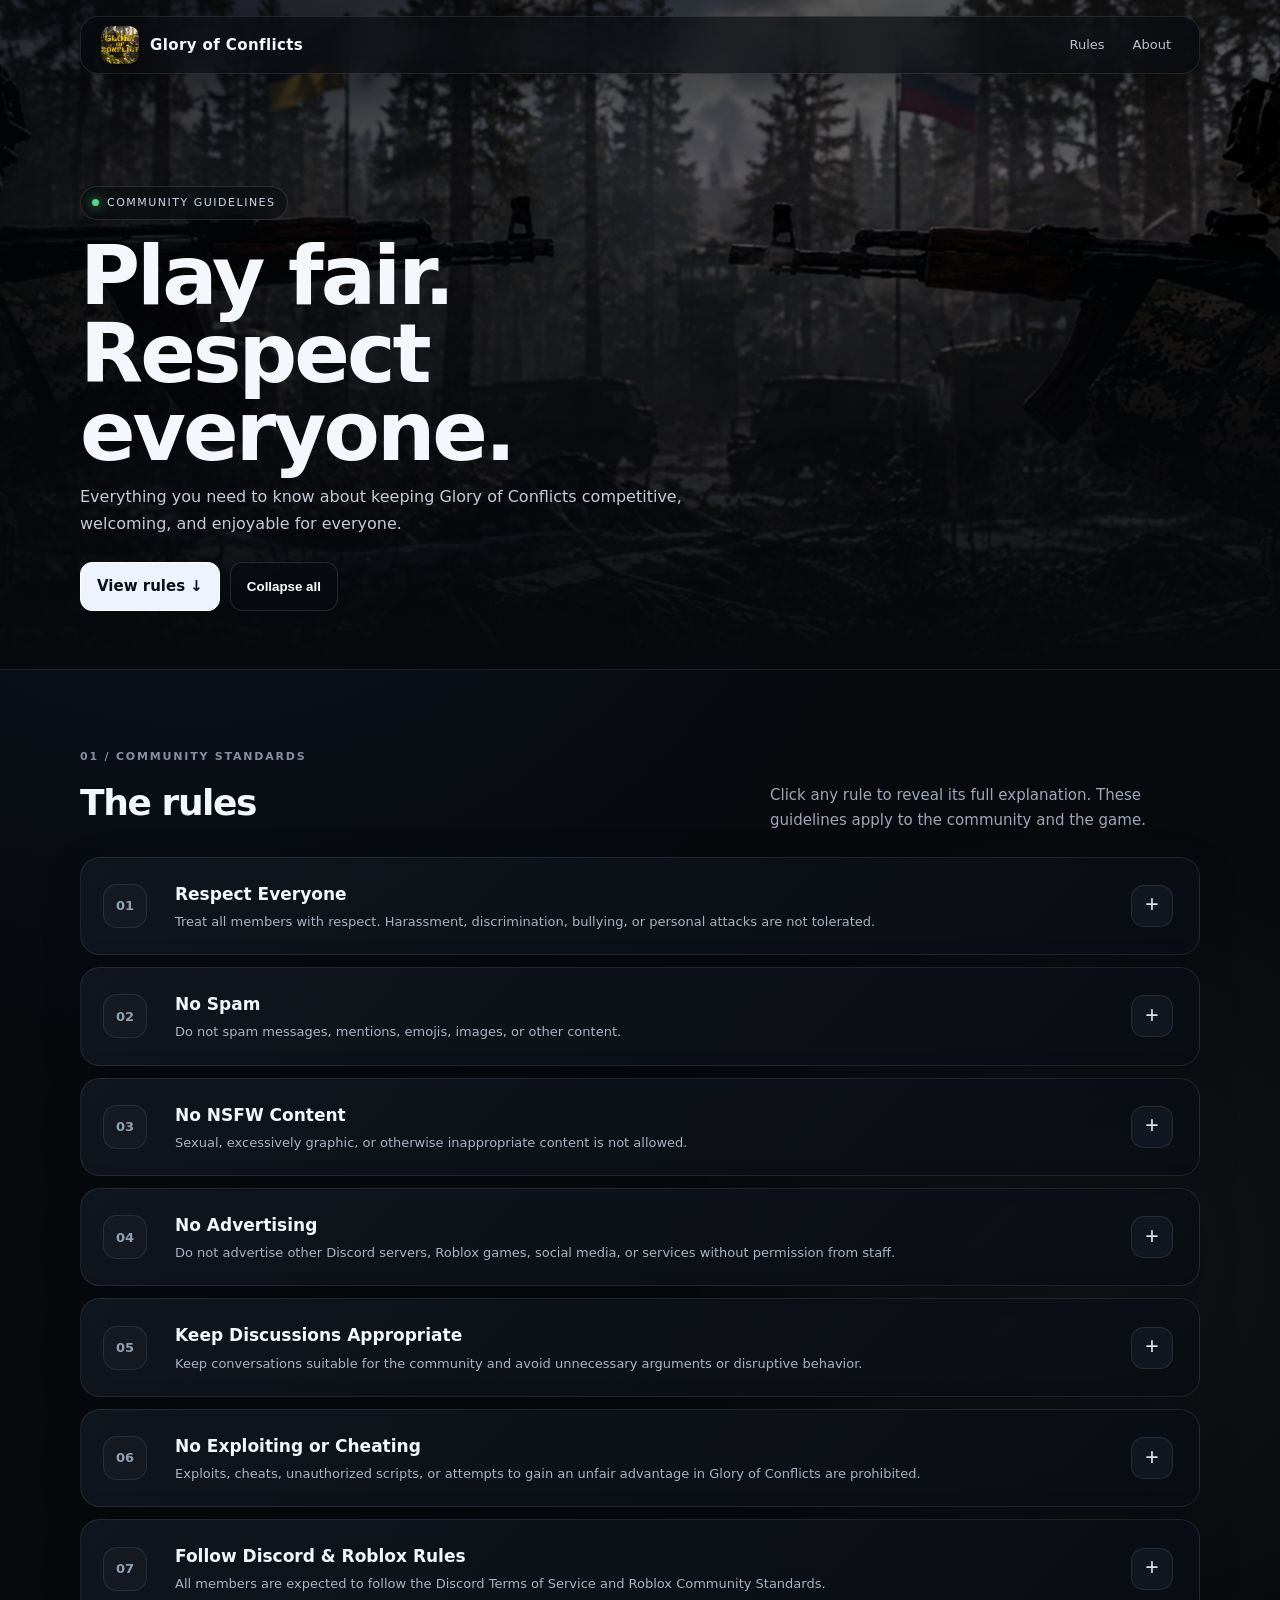
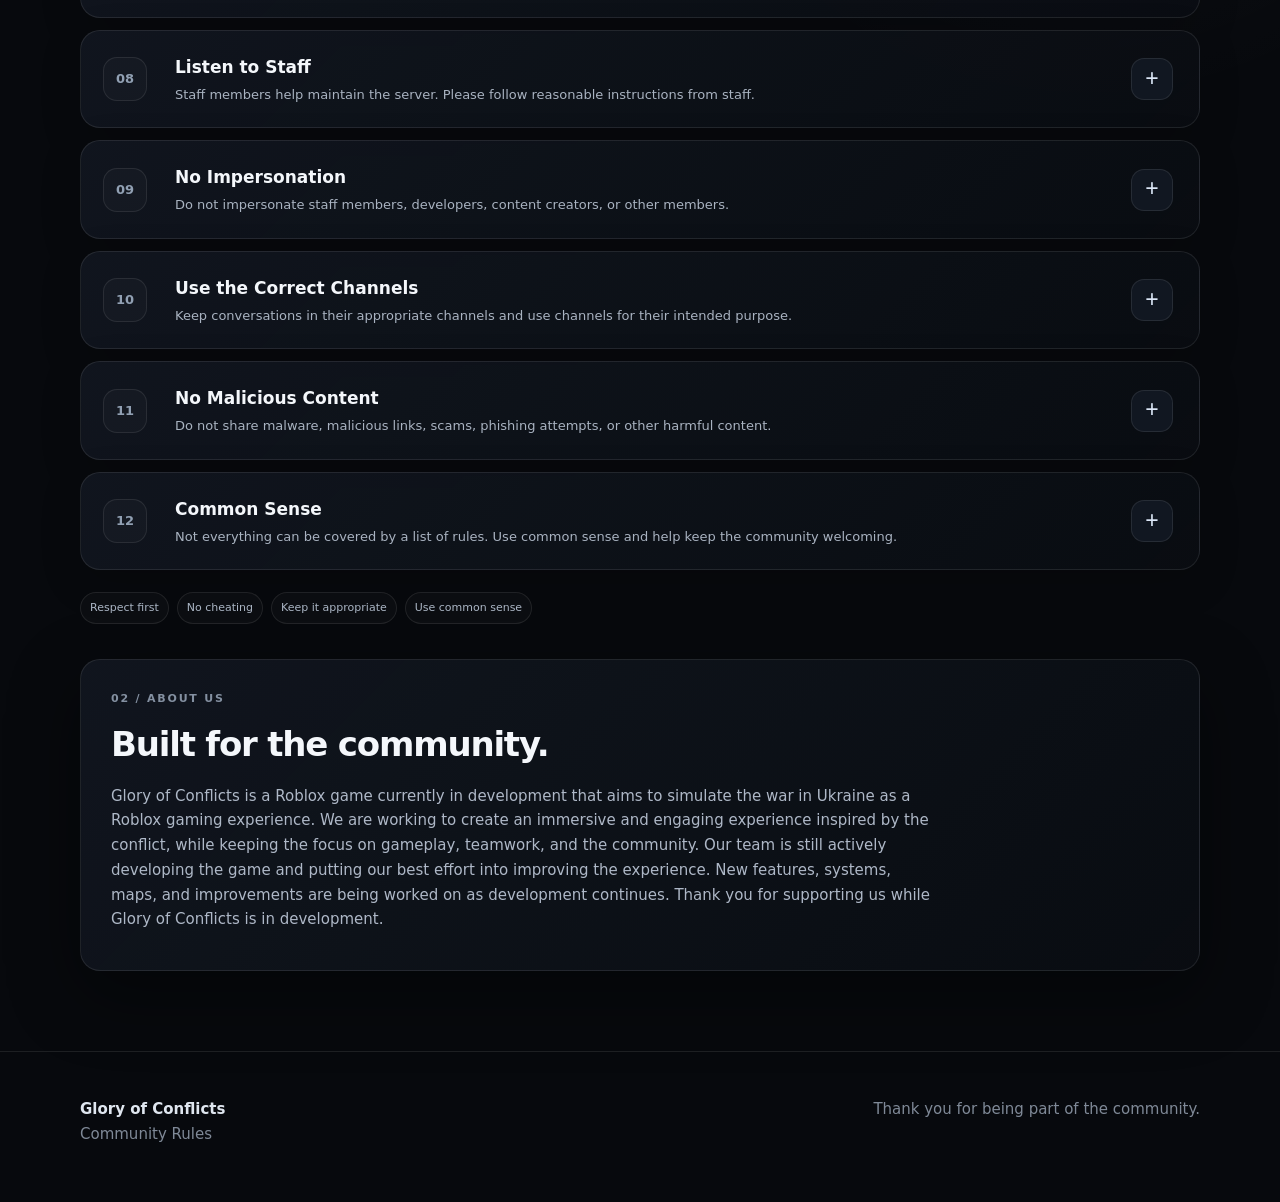
==== index.html @ 01066257 "Add files via upload" ====
<!doctype html>
<html lang="en">
<head>
<meta charset="utf-8">
<meta name="viewport" content="width=device-width,initial-scale=1">
<meta name="theme-color" content="#080b10">
<title>Glory of Conflicts — Community Rules</title>
<style>
:root{
  --bg:#07090d; --panel:rgba(15,19,27,.82); --panel2:#10151e;
  --line:rgba(255,255,255,.09); --text:#f4f7fb; --muted:#9ca8b8;
  --accent:#6ea8ff; --accent2:#9cc2ff; --good:#55d68a;
  --shadow:0 24px 70px rgba(0,0,0,.42); --radius:20px;
}
*{box-sizing:border-box}
html{scroll-behavior:smooth}
body{margin:0;background:
 radial-gradient(circle at 15% 10%,rgba(56,108,190,.13),transparent 28%),
 radial-gradient(circle at 85% 45%,rgba(255,255,255,.045),transparent 24%),
 var(--bg);color:var(--text);font:15px/1.65 Inter,system-ui,-apple-system,Segoe UI,Roboto,Arial,sans-serif;overflow-x:hidden}
body:before{content:"";position:fixed;inset:0;pointer-events:none;opacity:.16;background-image:linear-gradient(rgba(255,255,255,.025) 1px,transparent 1px),linear-gradient(90deg,rgba(255,255,255,.02) 1px,transparent 1px);background-size:42px 42px;mask-image:linear-gradient(to bottom,#000,transparent 85%);z-index:-1}
a{color:inherit;text-decoration:none}
.progress{position:fixed;top:0;left:0;height:3px;width:0;background:linear-gradient(90deg,var(--accent),#fff);z-index:1000;box-shadow:0 0 18px rgba(110,168,255,.8)}
.nav{position:fixed;top:16px;left:50%;transform:translateX(-50%);width:min(1120px,calc(100% - 28px));height:58px;display:flex;align-items:center;justify-content:space-between;padding:0 16px 0 20px;background:rgba(8,11,16,.68);border:1px solid rgba(255,255,255,.1);backdrop-filter:blur(18px);border-radius:18px;z-index:100;box-shadow:0 16px 45px rgba(0,0,0,.3)}
.brand{display:flex;align-items:center;gap:11px;font-weight:800;letter-spacing:.4px}.brand-mark{width:32px;height:32px;border-radius:10px;display:grid;place-items:center;background:linear-gradient(135deg,#dbe9ff,#5d91dc);color:#07101d;font-size:14px;box-shadow:0 5px 20px rgba(110,168,255,.25)}
.navlinks{display:flex;gap:4px}.navlinks a{padding:9px 12px;color:#b8c2d0;border-radius:10px;font-size:13px}.navlinks a:hover{background:rgba(255,255,255,.06);color:#fff}
.hero{position:relative;height:min(670px,82vh);min-height:560px;display:flex;align-items:flex-end;overflow:hidden;border-bottom:1px solid var(--line)}
.hero-bg{position:absolute;inset:-3%;background:url("rules-header.png") center/cover no-repeat;transform:scale(1.035);filter:saturate(.86) contrast(1.06);will-change:transform}
.hero:after{content:"";position:absolute;inset:0;background:linear-gradient(180deg,rgba(3,5,8,.28),rgba(3,5,8,.15) 30%,rgba(7,9,13,.74) 72%,var(--bg) 100%),linear-gradient(90deg,rgba(4,6,9,.5),transparent 55%);pointer-events:none}
.hero-content{position:relative;z-index:2;width:min(1120px,calc(100% - 40px));margin:0 auto 58px}
.kicker{display:inline-flex;gap:8px;align-items:center;padding:7px 11px;border:1px solid rgba(255,255,255,.13);border-radius:999px;background:rgba(6,9,13,.45);backdrop-filter:blur(10px);font-size:11px;text-transform:uppercase;letter-spacing:1.5px;color:#cdd7e5}
.dot{width:7px;height:7px;background:var(--good);border-radius:50%;box-shadow:0 0 12px var(--good)}
h1{font-size:clamp(42px,7vw,82px);line-height:.95;letter-spacing:-3px;margin:17px 0 14px;max-width:780px}
.hero p{margin:0;max-width:650px;color:#c4ccd7;font-size:16px}
.actions{display:flex;gap:10px;margin-top:25px;flex-wrap:wrap}.btn{border:1px solid rgba(255,255,255,.12);background:rgba(9,13,19,.66);color:#fff;padding:11px 16px;border-radius:12px;cursor:pointer;font-weight:700;backdrop-filter:blur(10px);transition:.2s}.btn:hover{transform:translateY(-2px);background:rgba(255,255,255,.09)}.btn.primary{background:#edf4ff;color:#0a1018;border-color:#fff}.btn.primary:hover{box-shadow:0 10px 30px rgba(255,255,255,.14)}
.container{width:min(1120px,calc(100% - 40px));margin:auto}
.section-head{display:flex;justify-content:space-between;gap:20px;align-items:end;padding:78px 0 24px}.eyebrow{font-size:11px;text-transform:uppercase;letter-spacing:1.8px;color:#8490a1;font-weight:800}.section-head h2{margin:7px 0 0;font-size:36px;letter-spacing:-1.4px}.section-head p{margin:0;color:var(--muted);max-width:430px}
.rules{display:grid;gap:12px}
.rule{position:relative;background:linear-gradient(135deg,rgba(18,23,32,.9),rgba(10,13,19,.86));border:1px solid var(--line);border-radius:var(--radius);overflow:hidden;box-shadow:0 12px 40px rgba(0,0,0,.17);transition:.3s}
.rule:hover{border-color:rgba(110,168,255,.25);transform:translateY(-2px)}
.rule.open{border-color:rgba(110,168,255,.4);box-shadow:0 22px 65px rgba(0,0,0,.3)}
.rule-top{display:grid;grid-template-columns:56px 1fr 46px;align-items:center;gap:16px;padding:22px 22px;cursor:pointer}
.num{width:44px;height:44px;border-radius:14px;display:grid;place-items:center;border:1px solid var(--line);color:#91a0b3;font-weight:800;font-size:13px;background:rgba(255,255,255,.025)}
.rule-title{font-size:17px;font-weight:800}.rule-main{margin-top:3px;color:#a9b3c1;font-size:13px}
.toggle{width:42px;height:42px;border-radius:13px;border:1px solid var(--line);background:#111721;color:#dce7f7;font-size:23px;display:grid;place-items:center;transition:.25s;cursor:pointer}.toggle span{display:block;transform:translateY(-1px);transition:.25s}.rule.open .toggle{background:#e9f2ff;color:#0b111a}.rule.open .toggle span{transform:rotate(45deg) translateY(-1px)}
.extra{display:grid;grid-template-rows:0fr;transition:grid-template-rows .38s ease}.extra-inner{overflow:hidden}.extra-content{margin:0 22px 22px 94px;padding:18px 20px;border-left:2px solid rgba(110,168,255,.45);background:rgba(110,168,255,.035);border-radius:0 14px 14px 0;color:#b9c4d2;font-size:14px}.rule.open .extra{grid-template-rows:1fr}
.meta{display:flex;gap:8px;flex-wrap:wrap;margin-top:22px}.pill{font-size:11px;color:#aeb9c8;border:1px solid var(--line);padding:6px 9px;border-radius:999px;background:rgba(255,255,255,.025)}

.brand-logo{width:38px;height:38px;object-fit:cover;border-radius:10px;display:block;box-shadow:0 5px 20px rgba(0,0,0,.3)}
.about-card{margin-top:35px;padding:30px;border:1px solid var(--line);border-radius:var(--radius);background:linear-gradient(135deg,rgba(18,23,32,.9),rgba(10,13,19,.86));box-shadow:var(--shadow)}
.about-card h2{margin:7px 0 12px;font-size:34px;letter-spacing:-1.2px}
.about-card p{max-width:820px;color:#aeb8c7;margin:8px 0}
.footer{margin-top:80px;padding:45px 0 55px;border-top:1px solid var(--line);color:#7f8997}.footer-inner{display:flex;justify-content:space-between;gap:20px;flex-wrap:wrap}.footer strong{color:#dfe6ef}
.toast{position:fixed;left:50%;bottom:26px;transform:translate(-50%,20px);opacity:0;pointer-events:none;z-index:300;padding:11px 15px;border:1px solid rgba(255,255,255,.12);background:rgba(10,14,20,.86);backdrop-filter:blur(15px);border-radius:12px;color:#eef4fb;box-shadow:0 14px 45px rgba(0,0,0,.35);transition:.25s;font-size:13px}.toast.show{opacity:1;transform:translate(-50%,0)}
.reveal{opacity:0;transform:translateY(22px);transition:opacity .65s ease,transform .65s ease}.reveal.visible{opacity:1;transform:none}
@media(max-width:700px){
 .brand-logo{width:34px;height:34px}
 .nav{top:9px}.navlinks{display:none}.hero{min-height:620px;height:78vh}.hero-content{margin-bottom:42px;width:min(100% - 28px,1120px)}
 h1{letter-spacing:-2px}.container{width:min(100% - 28px,1120px)}.section-head{display:block;padding-top:55px}.section-head p{margin-top:10px}
 .rule-top{grid-template-columns:45px 1fr 42px;padding:17px}.num{width:40px;height:40px}.extra-content{margin:0 17px 17px 75px}
}
@media(prefers-reduced-motion:reduce){*,*:before,*:after{scroll-behavior:auto!important;transition:none!important;animation:none!important}}
</style>
</head>
<body>
<div class="progress" id="progress"></div>
<nav class="nav">
  <a class="brand" href="#"><img class="brand-logo" src="logo.png" alt="Glory of Conflicts logo"><span>Glory of Conflicts</span></a>
  <div class="navlinks"><a href="#rules">Rules</a><a href="#about">About</a></div>
</nav>

<header class="hero" id="top">
  <div class="hero-bg" id="heroBg"></div>
  <div class="hero-content">
    <div class="kicker"><span class="dot"></span> Community guidelines</div>
    <h1>Play fair.<br>Respect everyone.</h1>
    <p>Everything you need to know about keeping Glory of Conflicts competitive, welcoming, and enjoyable for everyone.</p>
    <div class="actions">
      <a class="btn primary" href="#rules">View rules ↓</a>
      <button class="btn" id="collapseAll">Collapse all</button>
    </div>
  </div>
</header>

<main class="container" id="rules">
  <div class="section-head reveal">
    <div><div class="eyebrow">01 / Community standards</div><h2>The rules</h2></div>
    <p>Click any rule to reveal its full explanation. These guidelines apply to the community and the game.</p>
  </div>
  <div class="rules" id="rulesList"></div>
  <div class="meta reveal"><span class="pill">Respect first</span><span class="pill">No cheating</span><span class="pill">Keep it appropriate</span><span class="pill">Use common sense</span></div>
  <section class="about-card reveal" id="about">
    <div>
      <div class="eyebrow">02 / About Us</div>
      <h2>Built for the community.</h2>
      <p>Glory of Conflicts is a Roblox game currently in development that aims to simulate the war in Ukraine as a Roblox gaming experience. We are working to create an immersive and engaging experience inspired by the conflict, while keeping the focus on gameplay, teamwork, and the community.

Our team is still actively developing the game and putting our best effort into improving the experience. New features, systems, maps, and improvements are being worked on as development continues. Thank you for supporting us while Glory of Conflicts is in development.</p>
      <p></p>
    </div>
  </section>
</main>

<footer class="footer">
 <div class="container footer-inner">
  <div><strong>Glory of Conflicts</strong><br>Community Rules</div>
  <div>Thank you for being part of the community.</div>
 </div>
</footer>
<div class="toast" id="toast">Rule expanded</div>

<script>
const rules=[
["Respect Everyone","Treat all members with respect. Harassment, discrimination, bullying, or personal attacks are not tolerated.","Debates and disagreements are fine when they remain respectful. Do not target people personally or attempt to provoke them."],
["No Spam","Do not spam messages, mentions, emojis, images, or other content.","Avoid repeated messages, excessive pings, reaction spam, or anything designed to disrupt a channel."],
["No NSFW Content","Sexual, excessively graphic, or otherwise inappropriate content is not allowed.","Keep content suitable for the community and its members. Staff may remove content that crosses this standard."],
["No Advertising","Do not advertise other Discord servers, Roblox games, social media, or services without permission from staff.","Unapproved promotional links, invite links, or repeated self-promotion may be removed."],
["Keep Discussions Appropriate","Keep conversations suitable for the community and avoid unnecessary arguments or disruptive behavior.","Use the correct channel for the topic and step away from arguments instead of escalating them."],
["No Exploiting or Cheating","Exploits, cheats, unauthorized scripts, or attempts to gain an unfair advantage in Glory of Conflicts are prohibited.","Report vulnerabilities to staff instead of abusing them. Using an exploit does not become acceptable because other players use it."],
["Follow Discord & Roblox Rules","All members are expected to follow the Discord Terms of Service and Roblox Community Standards.","Platform rules still apply even when something is not specifically listed on this page."],
["Listen to Staff","Staff members help maintain the server. Please follow reasonable instructions from staff.","If you disagree with a moderation decision, use the appropriate support channel rather than disrupting public channels."],
["No Impersonation","Do not impersonate staff members, developers, content creators, or other members.","Do not use names, profiles, or messages intended to make others believe you are another person."],
["Use the Correct Channels","Keep conversations in their appropriate channels and use channels for their intended purpose.","Off-topic or misplaced content may be moved or removed so channels remain useful."],
["No Malicious Content","Do not share malware, malicious links, scams, phishing attempts, or other harmful content.","Suspicious files, credential-stealing links, and deceptive messages are not permitted."],
["Common Sense","Not everything can be covered by a list of rules. Use common sense and help keep the community welcoming.","If something clearly creates harm, disruption, or an unsafe environment, staff may take action even if there is no exact matching sentence above."]
];
const list=document.getElementById("rulesList");
rules.forEach((r,i)=>{
 const el=document.createElement("article"); el.className="rule reveal";
 el.innerHTML=`<div class="rule-top" tabindex="0" role="button" aria-expanded="false">
 <div class="num">${String(i+1).padStart(2,"0")}</div>
 <div><div class="rule-title">${r[0]}</div><div class="rule-main">${r[1]}</div></div>
 <button class="toggle" aria-label="Toggle rule"><span>+</span></button>
 </div>
 <div class="extra"><div class="extra-inner"><div class="extra-content">${r[2]}</div></div></div>`;
 list.appendChild(el);
});
const toast=document.getElementById("toast");
function notify(msg){
 toast.textContent=msg; toast.classList.add("show");
 clearTimeout(window.tt); window.tt=setTimeout(()=>toast.classList.remove("show"),1400);
}
function setOpen(rule,open){
 rule.classList.toggle("open",open);
 rule.querySelector(".rule-top").setAttribute("aria-expanded",String(open));
}
document.querySelectorAll(".rule").forEach(rule=>{
 const top=rule.querySelector(".rule-top");
 const toggle=rule.querySelector(".toggle");
 function go(){const open=!rule.classList.contains("open");document.querySelectorAll(".rule.open").forEach(x=>{if(x!==rule)setOpen(x,false)});setOpen(rule,open);notify(open?"Rule expanded":"Rule collapsed")}
 top.addEventListener("click",e=>{if(e.target.closest(".toggle"))return;go()});
 toggle.addEventListener("click",e=>{e.stopPropagation();go()});
 top.addEventListener("keydown",e=>{if(e.key==="Enter"||e.key===" "){e.preventDefault();go()}});
});
document.getElementById("collapseAll").onclick=()=>{document.querySelectorAll(".rule").forEach(r=>setOpen(r,false));notify("All rules collapsed")};

const progress=document.getElementById("progress");
window.addEventListener("scroll",()=>{
 const max=document.documentElement.scrollHeight-innerHeight;
 progress.style.width=(max>0?(scrollY/max)*100:0)+"%";
});
const heroBg=document.getElementById("heroBg");
window.addEventListener("pointermove",e=>{
 if(matchMedia("(prefers-reduced-motion: reduce)").matches)return;
 const x=(e.clientX/innerWidth-.5)*8, y=(e.clientY/innerHeight-.5)*5;
 heroBg.style.transform=`scale(1.055) translate(${x}px,${y}px)`;
});
const io=new IntersectionObserver(es=>es.forEach(e=>{if(e.isIntersecting)e.target.classList.add("visible")}),{threshold:.08});
document.querySelectorAll(".reveal").forEach(e=>io.observe(e));
</script>
</body>
</html>
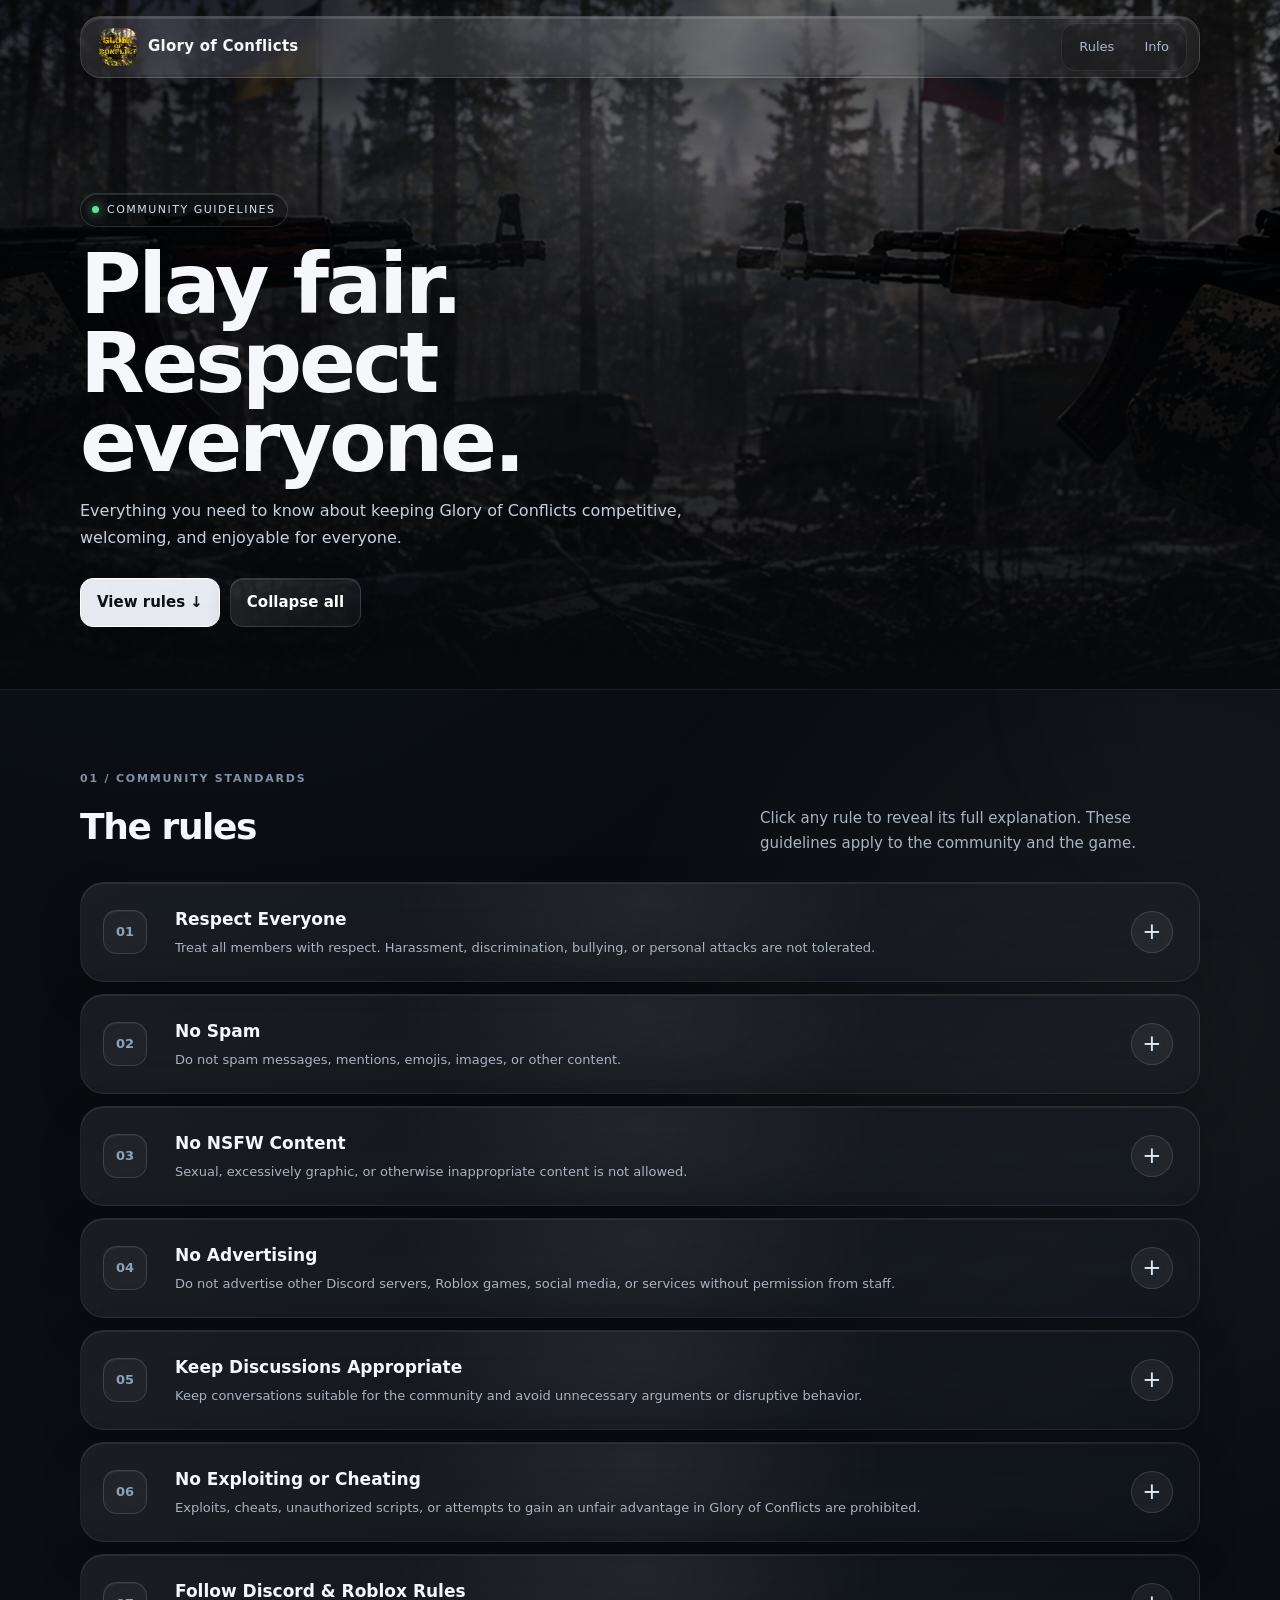
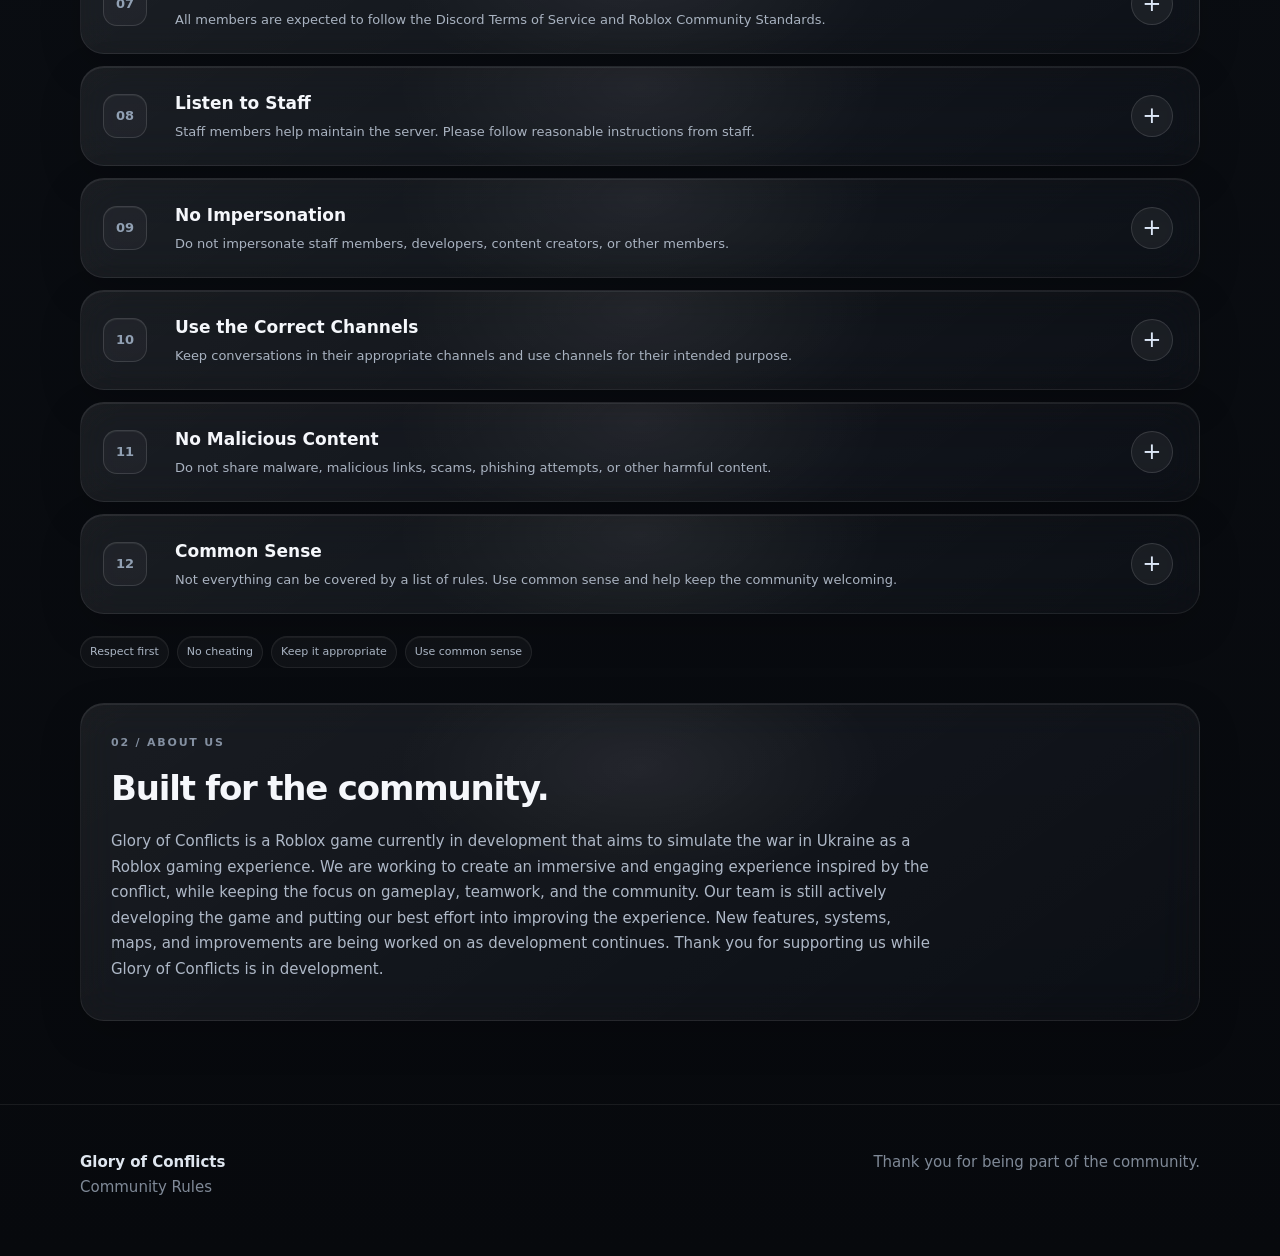
==== commit cc64b466: "Add files via upload" ====
--- a/index.html
+++ b/index.html
@@ -5,72 +5,18 @@
 <meta name="viewport" content="width=device-width,initial-scale=1">
 <meta name="theme-color" content="#080b10">
 <title>Glory of Conflicts — Community Rules</title>
-<style>
-:root{
-  --bg:#07090d; --panel:rgba(15,19,27,.82); --panel2:#10151e;
-  --line:rgba(255,255,255,.09); --text:#f4f7fb; --muted:#9ca8b8;
-  --accent:#6ea8ff; --accent2:#9cc2ff; --good:#55d68a;
-  --shadow:0 24px 70px rgba(0,0,0,.42); --radius:20px;
-}
-*{box-sizing:border-box}
-html{scroll-behavior:smooth}
-body{margin:0;background:
- radial-gradient(circle at 15% 10%,rgba(56,108,190,.13),transparent 28%),
- radial-gradient(circle at 85% 45%,rgba(255,255,255,.045),transparent 24%),
- var(--bg);color:var(--text);font:15px/1.65 Inter,system-ui,-apple-system,Segoe UI,Roboto,Arial,sans-serif;overflow-x:hidden}
-body:before{content:"";position:fixed;inset:0;pointer-events:none;opacity:.16;background-image:linear-gradient(rgba(255,255,255,.025) 1px,transparent 1px),linear-gradient(90deg,rgba(255,255,255,.02) 1px,transparent 1px);background-size:42px 42px;mask-image:linear-gradient(to bottom,#000,transparent 85%);z-index:-1}
-a{color:inherit;text-decoration:none}
-.progress{position:fixed;top:0;left:0;height:3px;width:0;background:linear-gradient(90deg,var(--accent),#fff);z-index:1000;box-shadow:0 0 18px rgba(110,168,255,.8)}
-.nav{position:fixed;top:16px;left:50%;transform:translateX(-50%);width:min(1120px,calc(100% - 28px));height:58px;display:flex;align-items:center;justify-content:space-between;padding:0 16px 0 20px;background:rgba(8,11,16,.68);border:1px solid rgba(255,255,255,.1);backdrop-filter:blur(18px);border-radius:18px;z-index:100;box-shadow:0 16px 45px rgba(0,0,0,.3)}
-.brand{display:flex;align-items:center;gap:11px;font-weight:800;letter-spacing:.4px}.brand-mark{width:32px;height:32px;border-radius:10px;display:grid;place-items:center;background:linear-gradient(135deg,#dbe9ff,#5d91dc);color:#07101d;font-size:14px;box-shadow:0 5px 20px rgba(110,168,255,.25)}
-.navlinks{display:flex;gap:4px}.navlinks a{padding:9px 12px;color:#b8c2d0;border-radius:10px;font-size:13px}.navlinks a:hover{background:rgba(255,255,255,.06);color:#fff}
-.hero{position:relative;height:min(670px,82vh);min-height:560px;display:flex;align-items:flex-end;overflow:hidden;border-bottom:1px solid var(--line)}
-.hero-bg{position:absolute;inset:-3%;background:url("rules-header.png") center/cover no-repeat;transform:scale(1.035);filter:saturate(.86) contrast(1.06);will-change:transform}
-.hero:after{content:"";position:absolute;inset:0;background:linear-gradient(180deg,rgba(3,5,8,.28),rgba(3,5,8,.15) 30%,rgba(7,9,13,.74) 72%,var(--bg) 100%),linear-gradient(90deg,rgba(4,6,9,.5),transparent 55%);pointer-events:none}
-.hero-content{position:relative;z-index:2;width:min(1120px,calc(100% - 40px));margin:0 auto 58px}
-.kicker{display:inline-flex;gap:8px;align-items:center;padding:7px 11px;border:1px solid rgba(255,255,255,.13);border-radius:999px;background:rgba(6,9,13,.45);backdrop-filter:blur(10px);font-size:11px;text-transform:uppercase;letter-spacing:1.5px;color:#cdd7e5}
-.dot{width:7px;height:7px;background:var(--good);border-radius:50%;box-shadow:0 0 12px var(--good)}
-h1{font-size:clamp(42px,7vw,82px);line-height:.95;letter-spacing:-3px;margin:17px 0 14px;max-width:780px}
-.hero p{margin:0;max-width:650px;color:#c4ccd7;font-size:16px}
-.actions{display:flex;gap:10px;margin-top:25px;flex-wrap:wrap}.btn{border:1px solid rgba(255,255,255,.12);background:rgba(9,13,19,.66);color:#fff;padding:11px 16px;border-radius:12px;cursor:pointer;font-weight:700;backdrop-filter:blur(10px);transition:.2s}.btn:hover{transform:translateY(-2px);background:rgba(255,255,255,.09)}.btn.primary{background:#edf4ff;color:#0a1018;border-color:#fff}.btn.primary:hover{box-shadow:0 10px 30px rgba(255,255,255,.14)}
-.container{width:min(1120px,calc(100% - 40px));margin:auto}
-.section-head{display:flex;justify-content:space-between;gap:20px;align-items:end;padding:78px 0 24px}.eyebrow{font-size:11px;text-transform:uppercase;letter-spacing:1.8px;color:#8490a1;font-weight:800}.section-head h2{margin:7px 0 0;font-size:36px;letter-spacing:-1.4px}.section-head p{margin:0;color:var(--muted);max-width:430px}
-.rules{display:grid;gap:12px}
-.rule{position:relative;background:linear-gradient(135deg,rgba(18,23,32,.9),rgba(10,13,19,.86));border:1px solid var(--line);border-radius:var(--radius);overflow:hidden;box-shadow:0 12px 40px rgba(0,0,0,.17);transition:.3s}
-.rule:hover{border-color:rgba(110,168,255,.25);transform:translateY(-2px)}
-.rule.open{border-color:rgba(110,168,255,.4);box-shadow:0 22px 65px rgba(0,0,0,.3)}
-.rule-top{display:grid;grid-template-columns:56px 1fr 46px;align-items:center;gap:16px;padding:22px 22px;cursor:pointer}
-.num{width:44px;height:44px;border-radius:14px;display:grid;place-items:center;border:1px solid var(--line);color:#91a0b3;font-weight:800;font-size:13px;background:rgba(255,255,255,.025)}
-.rule-title{font-size:17px;font-weight:800}.rule-main{margin-top:3px;color:#a9b3c1;font-size:13px}
-.toggle{width:42px;height:42px;border-radius:13px;border:1px solid var(--line);background:#111721;color:#dce7f7;font-size:23px;display:grid;place-items:center;transition:.25s;cursor:pointer}.toggle span{display:block;transform:translateY(-1px);transition:.25s}.rule.open .toggle{background:#e9f2ff;color:#0b111a}.rule.open .toggle span{transform:rotate(45deg) translateY(-1px)}
-.extra{display:grid;grid-template-rows:0fr;transition:grid-template-rows .38s ease}.extra-inner{overflow:hidden}.extra-content{margin:0 22px 22px 94px;padding:18px 20px;border-left:2px solid rgba(110,168,255,.45);background:rgba(110,168,255,.035);border-radius:0 14px 14px 0;color:#b9c4d2;font-size:14px}.rule.open .extra{grid-template-rows:1fr}
-.meta{display:flex;gap:8px;flex-wrap:wrap;margin-top:22px}.pill{font-size:11px;color:#aeb9c8;border:1px solid var(--line);padding:6px 9px;border-radius:999px;background:rgba(255,255,255,.025)}
-
-.brand-logo{width:38px;height:38px;object-fit:cover;border-radius:10px;display:block;box-shadow:0 5px 20px rgba(0,0,0,.3)}
-.about-card{margin-top:35px;padding:30px;border:1px solid var(--line);border-radius:var(--radius);background:linear-gradient(135deg,rgba(18,23,32,.9),rgba(10,13,19,.86));box-shadow:var(--shadow)}
-.about-card h2{margin:7px 0 12px;font-size:34px;letter-spacing:-1.2px}
-.about-card p{max-width:820px;color:#aeb8c7;margin:8px 0}
-.footer{margin-top:80px;padding:45px 0 55px;border-top:1px solid var(--line);color:#7f8997}.footer-inner{display:flex;justify-content:space-between;gap:20px;flex-wrap:wrap}.footer strong{color:#dfe6ef}
-.toast{position:fixed;left:50%;bottom:26px;transform:translate(-50%,20px);opacity:0;pointer-events:none;z-index:300;padding:11px 15px;border:1px solid rgba(255,255,255,.12);background:rgba(10,14,20,.86);backdrop-filter:blur(15px);border-radius:12px;color:#eef4fb;box-shadow:0 14px 45px rgba(0,0,0,.35);transition:.25s;font-size:13px}.toast.show{opacity:1;transform:translate(-50%,0)}
-.reveal{opacity:0;transform:translateY(22px);transition:opacity .65s ease,transform .65s ease}.reveal.visible{opacity:1;transform:none}
-@media(max-width:700px){
- .brand-logo{width:34px;height:34px}
- .nav{top:9px}.navlinks{display:none}.hero{min-height:620px;height:78vh}.hero-content{margin-bottom:42px;width:min(100% - 28px,1120px)}
- h1{letter-spacing:-2px}.container{width:min(100% - 28px,1120px)}.section-head{display:block;padding-top:55px}.section-head p{margin-top:10px}
- .rule-top{grid-template-columns:45px 1fr 42px;padding:17px}.num{width:40px;height:40px}.extra-content{margin:0 17px 17px 75px}
-}
-@media(prefers-reduced-motion:reduce){*,*:before,*:after{scroll-behavior:auto!important;transition:none!important;animation:none!important}}
-</style>
+<link rel="stylesheet" href="site.css">
 </head>
 <body>
+<div class="liquid-noise" aria-hidden="true"></div>
 <div class="progress" id="progress"></div>
 <nav class="nav">
   <a class="brand" href="#"><img class="brand-logo" src="logo.png" alt="Glory of Conflicts logo"><span>Glory of Conflicts</span></a>
-  <div class="navlinks"><a href="#rules">Rules</a><a href="#about">About</a></div>
+  <div class="navlinks"><a href="#rules">Rules</a><a href="info.html">Info</a></div>
 </nav>
 
 <header class="hero" id="top">
-  <div class="hero-bg" id="heroBg"></div>
+  <div class="hero-bg" id="heroBg" style="background-image:url('rules-header.png');"></div>
   <div class="hero-content">
     <div class="kicker"><span class="dot"></span> Community guidelines</div>
     <h1>Play fair.<br>Respect everyone.</h1>
@@ -163,10 +109,31 @@
 window.addEventListener("pointermove",e=>{
  if(matchMedia("(prefers-reduced-motion: reduce)").matches)return;
  const x=(e.clientX/innerWidth-.5)*8, y=(e.clientY/innerHeight-.5)*5;
+ document.documentElement.style.setProperty("--mx",`${e.clientX}px`);
+ document.documentElement.style.setProperty("--my",`${e.clientY}px`);
  heroBg.style.transform=`scale(1.055) translate(${x}px,${y}px)`;
 });
 const io=new IntersectionObserver(es=>es.forEach(e=>{if(e.isIntersecting)e.target.classList.add("visible")}),{threshold:.08});
 document.querySelectorAll(".reveal").forEach(e=>io.observe(e));
 </script>
+
+<script>
+(()=>{
+ if(matchMedia('(prefers-reduced-motion: reduce)').matches)return;
+ const items=document.querySelectorAll('.card,.rule,.about-card');
+ items.forEach(el=>{
+   el.addEventListener('pointermove',e=>{
+     if(innerWidth<760)return;
+     const r=el.getBoundingClientRect();
+     const x=(e.clientX-r.left)/r.width-.5;
+     const y=(e.clientY-r.top)/r.height-.5;
+     el.style.setProperty('--mx',`${e.clientX-r.left}px`);
+     el.style.setProperty('--my',`${e.clientY-r.top}px`);
+     if(!el.classList.contains('open')) el.style.transform=`translateY(-4px) perspective(900px) rotateX(${(-y*1.8).toFixed(2)}deg) rotateY(${(x*1.8).toFixed(2)}deg)`;
+   });
+   el.addEventListener('pointerleave',()=>{el.style.transform='';});
+ });
+})();
+</script>
 </body>
 </html>
--- a/site.css
+++ b/site.css
@@ -0,0 +1,106 @@
+:root{
+  --bg:#07090d;
+  --bg2:#0d1118;
+  --glass:rgba(20,25,34,.48);
+  --glass-strong:rgba(18,23,32,.68);
+  --glass-soft:rgba(255,255,255,.055);
+  --line:rgba(255,255,255,.13);
+  --line-soft:rgba(255,255,255,.075);
+  --text:#f5f7fb;
+  --muted:#aab4c2;
+  --muted2:#7e8998;
+  --accent:#8bbcff;
+  --good:#65e09a;
+  --shadow:0 28px 90px rgba(0,0,0,.42);
+  --radius:24px;
+  --mx:50%;
+  --my:20%;
+}
+*{box-sizing:border-box}
+html{scroll-behavior:smooth}
+body{
+  margin:0;min-height:100vh;color:var(--text);overflow-x:hidden;
+  background:
+    radial-gradient(circle at 15% 5%,rgba(75,120,190,.13),transparent 28%),
+    radial-gradient(circle at 90% 35%,rgba(255,255,255,.05),transparent 25%),
+    linear-gradient(180deg,#07090d,#0a0d12 52%,#07090d);
+  font:15px/1.7 Inter,system-ui,-apple-system,BlinkMacSystemFont,"SF Pro Display","SF Pro Text","Segoe UI",Roboto,Arial,sans-serif;
+  -webkit-font-smoothing:antialiased;
+}
+body:before,body:after{content:"";position:fixed;pointer-events:none;z-index:-2;border-radius:50%;filter:blur(70px);opacity:.22;will-change:transform}
+body:before{width:340px;height:340px;left:-120px;top:18%;background:rgba(70,120,210,.22);animation:orbFloatA 15s ease-in-out infinite alternate}
+body:after{width:420px;height:420px;right:-180px;top:52%;background:rgba(190,205,230,.10);animation:orbFloatB 19s ease-in-out infinite alternate}
+@keyframes orbFloatA{from{transform:translate3d(0,0,0) scale(1)}to{transform:translate3d(90px,70px,0) scale(1.18)}}
+@keyframes orbFloatB{from{transform:translate3d(0,0,0) scale(1)}to{transform:translate3d(-80px,-90px,0) scale(1.12)}}
+body.liquid-cursor:after{opacity:.28}
+a{color:inherit;text-decoration:none}
+button{font:inherit}
+.progress{position:fixed;top:0;left:0;height:3px;width:0;background:linear-gradient(90deg,var(--accent),#fff,var(--accent));background-size:200% 100%;animation:progressGlow 3s linear infinite;z-index:1000;box-shadow:0 0 20px rgba(139,188,255,.85)}
+@keyframes progressGlow{to{background-position:200% 0}}
+.nav{
+  position:fixed;top:16px;left:50%;transform:translateX(-50%);width:min(1120px,calc(100% - 28px));height:62px;
+  display:flex;align-items:center;justify-content:space-between;padding:0 12px 0 18px;z-index:100;
+  border:1px solid var(--line);border-radius:21px;
+  background:linear-gradient(135deg,rgba(255,255,255,.105),rgba(255,255,255,.035));
+  backdrop-filter:blur(24px) saturate(155%);-webkit-backdrop-filter:blur(24px) saturate(155%);
+  box-shadow:0 18px 55px rgba(0,0,0,.35),inset 0 1px 0 rgba(255,255,255,.13);
+  overflow:hidden;animation:navIn .75s cubic-bezier(.2,.8,.2,1) both;
+}
+.nav:before{content:"";position:absolute;inset:0;background:radial-gradient(260px 80px at var(--mx) 0%,rgba(255,255,255,.13),transparent 70%);opacity:.75;pointer-events:none;transition:opacity .3s}
+.nav:after{content:"";position:absolute;inset:1px;border-radius:20px;box-shadow:inset 0 1px 0 rgba(255,255,255,.12),inset 0 -1px 0 rgba(0,0,0,.18);pointer-events:none}
+@keyframes navIn{from{opacity:0;transform:translate(-50%,-20px) scale(.97)}to{opacity:1;transform:translate(-50%,0) scale(1)}}
+.brand{display:flex;align-items:center;gap:11px;font-weight:800;letter-spacing:.25px;position:relative;z-index:1}
+.brand-logo{width:38px;height:38px;object-fit:cover;border-radius:12px;display:block;box-shadow:0 6px 22px rgba(0,0,0,.34);transition:transform .35s cubic-bezier(.2,.8,.2,1),box-shadow .35s}
+.brand:hover .brand-logo{transform:rotate(-3deg) scale(1.06);box-shadow:0 9px 28px rgba(0,0,0,.46)}
+.navlinks{display:flex;gap:4px;padding:4px;border:1px solid var(--line-soft);border-radius:15px;background:rgba(0,0,0,.13);position:relative;z-index:1}
+.navlinks a{padding:8px 13px;color:#aeb8c6;border-radius:11px;font-size:13px;transition:transform .25s,background .25s,color .25s,box-shadow .25s}
+.navlinks a:hover{background:rgba(255,255,255,.075);color:#fff;transform:translateY(-1px)}
+.navlinks a.active{color:#0a1018;background:rgba(255,255,255,.93);box-shadow:0 5px 18px rgba(0,0,0,.24)}
+.hero{position:relative;height:min(690px,84vh);min-height:570px;display:flex;align-items:flex-end;overflow:hidden;border-bottom:1px solid var(--line-soft)}
+.hero-bg{position:absolute;inset:-5%;background-position:center;background-size:cover;background-repeat:no-repeat;transform:scale(1.055);filter:saturate(.84) contrast(1.06);will-change:transform;transition:filter .8s ease}
+.hero:hover .hero-bg{filter:saturate(.95) contrast(1.04)}
+.hero:before{content:"";position:absolute;inset:0;background:radial-gradient(520px 260px at var(--mx) var(--my),rgba(255,255,255,.09),transparent 70%);z-index:1;pointer-events:none;mix-blend-mode:screen}
+.hero:after{content:"";position:absolute;inset:0;background:linear-gradient(180deg,rgba(3,5,8,.22),rgba(3,5,8,.12) 28%,rgba(7,9,13,.62) 67%,var(--bg) 100%),linear-gradient(90deg,rgba(3,5,8,.48),transparent 62%);pointer-events:none}
+.hero-content{position:relative;z-index:2;width:min(1120px,calc(100% - 40px));margin:0 auto 62px;animation:heroIn 1s .12s cubic-bezier(.16,1,.3,1) both}
+@keyframes heroIn{from{opacity:0;transform:translateY(30px)}to{opacity:1;transform:none}}
+.kicker{display:inline-flex;gap:8px;align-items:center;padding:7px 11px;border:1px solid rgba(255,255,255,.15);border-radius:999px;background:rgba(6,9,13,.38);backdrop-filter:blur(14px) saturate(140%);-webkit-backdrop-filter:blur(14px) saturate(140%);font-size:11px;text-transform:uppercase;letter-spacing:1.5px;color:#d5deea;box-shadow:inset 0 1px 0 rgba(255,255,255,.11);animation:floatTag 4s ease-in-out infinite}
+@keyframes floatTag{50%{transform:translateY(-3px)}}
+.dot{width:7px;height:7px;background:var(--good);border-radius:50%;box-shadow:0 0 12px var(--good);animation:pulseDot 2s ease-in-out infinite}
+@keyframes pulseDot{50%{box-shadow:0 0 3px var(--good),0 0 18px rgba(101,224,154,.7)}}
+h1{font-size:clamp(44px,7vw,84px);line-height:.94;letter-spacing:-3.2px;margin:18px 0 15px;max-width:800px;text-wrap:balance}
+.hero p{margin:0;max-width:660px;color:#c6cfdb;font-size:16px}
+.actions{display:flex;gap:10px;margin-top:26px;flex-wrap:wrap}
+.btn{border:1px solid rgba(255,255,255,.13);background:linear-gradient(135deg,rgba(255,255,255,.10),rgba(255,255,255,.035));color:#fff;padding:11px 16px;border-radius:13px;cursor:pointer;font-weight:750;backdrop-filter:blur(14px);-webkit-backdrop-filter:blur(14px);box-shadow:inset 0 1px 0 rgba(255,255,255,.10),0 8px 24px rgba(0,0,0,.2);transition:transform .25s,background .25s,box-shadow .25s}
+.btn:hover{transform:translateY(-3px) scale(1.01);background:rgba(255,255,255,.13);box-shadow:0 14px 35px rgba(0,0,0,.28),inset 0 1px 0 rgba(255,255,255,.15)}
+.btn:active{transform:translateY(0) scale(.98)}
+.btn.primary{background:rgba(245,249,255,.94);color:#0a1018;border-color:#fff}.btn.primary:hover{box-shadow:0 14px 38px rgba(255,255,255,.13)}
+.container{width:min(1120px,calc(100% - 40px));margin:auto}
+.section-head{display:flex;justify-content:space-between;gap:20px;align-items:end;padding:80px 0 25px}.eyebrow{font-size:11px;text-transform:uppercase;letter-spacing:1.8px;color:#8490a1;font-weight:800}.section-head h2{margin:7px 0 0;font-size:36px;letter-spacing:-1.4px}.section-head p{margin:0;color:var(--muted);max-width:440px}
+.rules{display:grid;gap:12px}
+.rule,.card,.about-card{
+  position:relative;overflow:hidden;background:linear-gradient(145deg,rgba(255,255,255,.075),rgba(255,255,255,.025));
+  border:1px solid var(--line-soft);border-radius:var(--radius);box-shadow:0 14px 42px rgba(0,0,0,.18),inset 0 1px 0 rgba(255,255,255,.075);
+  backdrop-filter:blur(20px) saturate(140%);-webkit-backdrop-filter:blur(20px) saturate(140%);
+  transform-style:preserve-3d;will-change:transform;transition:transform .35s cubic-bezier(.2,.8,.2,1),border-color .3s,box-shadow .35s,background .3s;
+}
+.rule:before,.card:before,.about-card:before{content:"";position:absolute;inset:0;pointer-events:none;background:radial-gradient(360px 180px at var(--mx) var(--my),rgba(255,255,255,.10),transparent 68%);opacity:.65;transition:opacity .25s}
+.rule:after,.card:after,.about-card:after{content:"";position:absolute;top:-60%;left:-35%;width:42%;height:220%;background:linear-gradient(90deg,transparent,rgba(255,255,255,.06),transparent);transform:rotate(22deg) translateX(-160%);pointer-events:none}
+.rule:hover,.card:hover,.about-card:hover{transform:translateY(-4px) rotateX(.35deg);border-color:rgba(255,255,255,.17);box-shadow:0 22px 62px rgba(0,0,0,.28),inset 0 1px 0 rgba(255,255,255,.09)}
+.rule:hover:after,.card:hover:after,.about-card:hover:after{animation:sweep 1.1s ease forwards}
+@keyframes sweep{to{transform:rotate(22deg) translateX(430%)}}
+.rule.open{border-color:rgba(139,188,255,.34);box-shadow:0 24px 70px rgba(0,0,0,.31),0 0 0 1px rgba(139,188,255,.04),inset 0 1px 0 rgba(255,255,255,.1)}
+.rule-top{position:relative;z-index:1;display:grid;grid-template-columns:56px 1fr 46px;align-items:center;gap:16px;padding:22px;cursor:pointer}
+.num{width:44px;height:44px;border-radius:14px;display:grid;place-items:center;border:1px solid var(--line);color:#91a0b3;font-weight:800;font-size:13px;background:rgba(255,255,255,.035);box-shadow:inset 0 1px 0 rgba(255,255,255,.06);transition:transform .3s,background .3s,color .3s}
+.rule:hover .num{transform:scale(1.06) rotate(-2deg);background:rgba(255,255,255,.06);color:#cbd8e8}
+.rule-title{font-size:17px;font-weight:800}.rule-main{margin-top:3px;color:#a9b3c1;font-size:13px}
+.toggle{width:42px;height:42px;border-radius:50%;border:1px solid var(--line);background:rgba(255,255,255,.055);color:#dce7f7;font-size:23px;display:grid;place-items:center;transition:transform .35s,background .3s,color .3s,box-shadow .3s;cursor:pointer}.toggle:hover{transform:scale(1.08) rotate(4deg);background:rgba(255,255,255,.11)}.toggle span{display:block;transform:translateY(-1px);transition:transform .35s cubic-bezier(.2,.8,.2,1)}.rule.open .toggle{background:rgba(235,243,255,.95);color:#0b111a;box-shadow:0 5px 22px rgba(180,210,255,.15)}.rule.open .toggle span{transform:rotate(45deg) translateY(-1px)}
+.extra{position:relative;z-index:1;display:grid;grid-template-rows:0fr;transition:grid-template-rows .42s cubic-bezier(.2,.8,.2,1)}.extra-inner{overflow:hidden}.extra-content{margin:0 22px 22px 94px;padding:18px 20px;border:1px solid var(--line-soft);border-left:2px solid rgba(139,188,255,.42);background:rgba(0,0,0,.13);border-radius:0 16px 16px 0;color:#b9c4d2;font-size:14px;box-shadow:inset 0 1px 0 rgba(255,255,255,.04);animation:none}.rule.open .extra{grid-template-rows:1fr}.rule.open .extra-content{animation:contentIn .42s .04s both}@keyframes contentIn{from{opacity:0;transform:translateY(-7px)}to{opacity:1;transform:none}}
+.meta{display:flex;gap:8px;flex-wrap:wrap;margin-top:22px}.pill{font-size:11px;color:#aeb9c8;border:1px solid var(--line-soft);padding:6px 9px;border-radius:999px;background:rgba(255,255,255,.035);box-shadow:inset 0 1px 0 rgba(255,255,255,.05);transition:transform .25s,background .25s}.pill:hover{transform:translateY(-2px);background:rgba(255,255,255,.07)}
+.about-card{margin-top:35px;padding:30px}.about-card h2{position:relative;z-index:1;margin:7px 0 12px;font-size:34px;letter-spacing:-1.2px}.about-card p{position:relative;z-index:1;max-width:820px;color:#aeb8c7;margin:8px 0}
+.card{padding:27px}.card h3{position:relative;z-index:1;margin:0 0 9px;font-size:19px}.card p{position:relative;z-index:1;margin:0;color:#aeb8c7}.grid{display:grid;grid-template-columns:repeat(2,minmax(0,1fr));gap:14px}.wide{grid-column:1/-1}.status{position:relative;z-index:1;display:inline-flex;align-items:center;gap:8px;font-size:12px;color:#c9d3df;margin-bottom:12px}.status .dot{width:7px;height:7px}.pill-row{position:relative;z-index:1;display:flex;flex-wrap:wrap;gap:8px;margin-top:17px}
+.footer{margin-top:82px;padding:45px 0 55px;border-top:1px solid var(--line-soft);color:#7f8997}.footer-inner{display:flex;justify-content:space-between;gap:20px;flex-wrap:wrap}.footer strong{color:#dfe6ef}
+.toast{position:fixed;left:50%;bottom:26px;transform:translate(-50%,20px) scale(.96);opacity:0;pointer-events:none;z-index:300;padding:11px 15px;border:1px solid rgba(255,255,255,.14);background:rgba(12,16,23,.62);backdrop-filter:blur(20px) saturate(150%);-webkit-backdrop-filter:blur(20px) saturate(150%);border-radius:15px;color:#eef4fb;box-shadow:0 18px 50px rgba(0,0,0,.38),inset 0 1px 0 rgba(255,255,255,.1);transition:opacity .25s,transform .35s cubic-bezier(.2,.8,.2,1);font-size:13px}.toast.show{opacity:1;transform:translate(-50%,0) scale(1)}
+.reveal{opacity:0;transform:translateY(26px) scale(.985);transition:opacity .75s cubic-bezier(.2,.8,.2,1),transform .75s cubic-bezier(.2,.8,.2,1)}.reveal.visible{opacity:1;transform:none}.reveal:nth-child(2){transition-delay:.06s}.reveal:nth-child(3){transition-delay:.12s}.reveal:nth-child(4){transition-delay:.18s}.reveal:nth-child(5){transition-delay:.24s}
+@media(max-width:700px){.brand-logo{width:34px;height:34px}.nav{top:9px;height:58px}.navlinks{display:flex}.navlinks a{padding:8px 9px}.hero{min-height:620px;height:80vh}.hero-content{margin-bottom:42px;width:min(100% - 28px,1120px)}h1{letter-spacing:-2px}.container{width:min(100% - 28px,1120px)}.section-head{display:block;padding-top:55px}.section-head p{margin-top:10px}.grid{grid-template-columns:1fr}.wide{grid-column:auto}.rule-top{grid-template-columns:45px 1fr 42px;padding:17px}.num{width:40px;height:40px}.extra-content{margin:0 17px 17px 75px}.card{padding:22px}.about-card{padding:24px}}
+@media(prefers-reduced-motion:reduce){*,*:before,*:after{scroll-behavior:auto!important;transition:none!important;animation:none!important}.hero-bg{transform:scale(1.02)!important}.reveal{opacity:1!important;transform:none!important}}
+@supports not ((backdrop-filter:blur(1px))){.nav,.kicker,.btn,.rule,.card,.about-card,.toast{background:rgba(15,19,27,.94)}}
